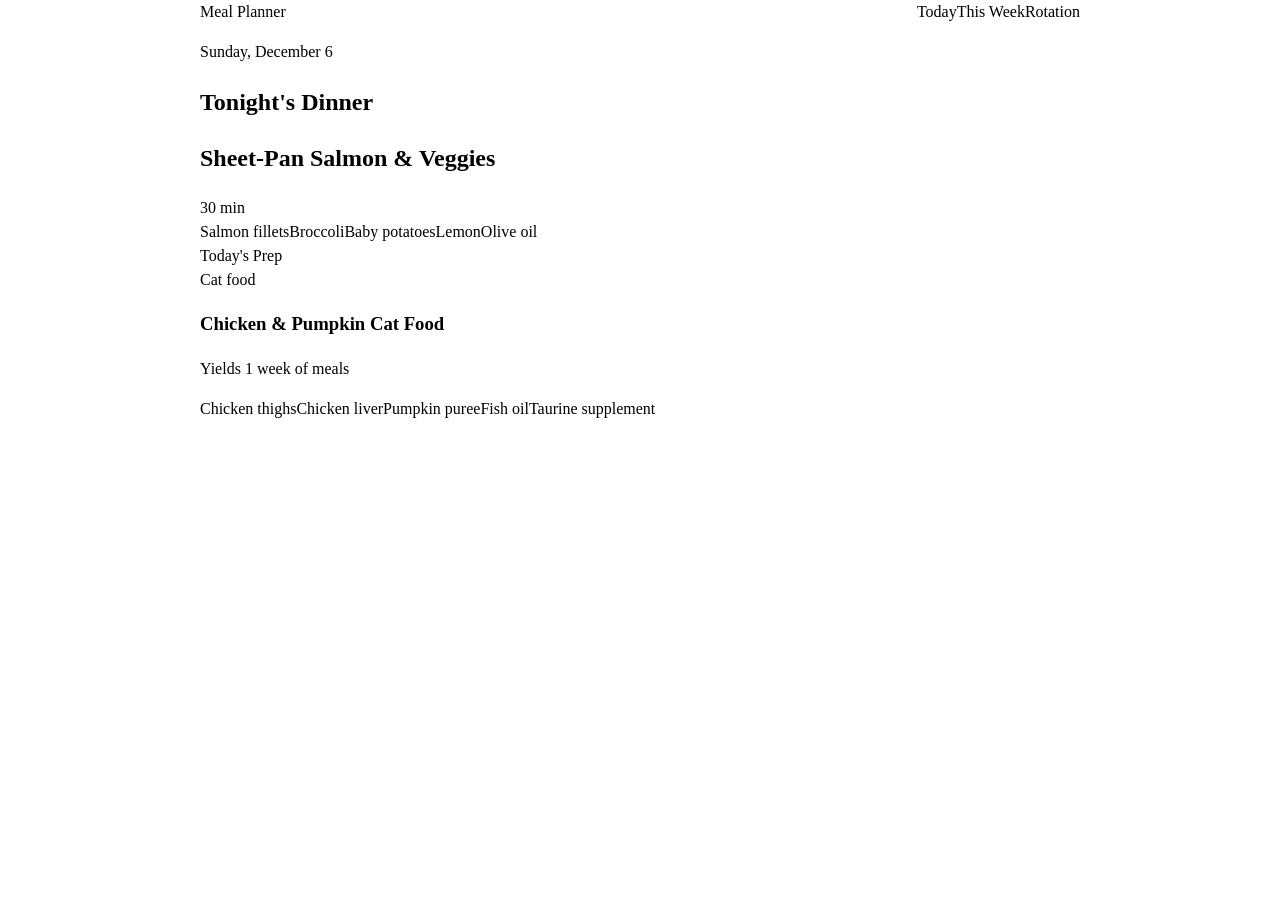
==== index.html @ 62a06504 "Build add-to-rotation flow (backlog item) Adds a Rotation screen listing all meals with a lightweigh" ====
<!DOCTYPE html>
<html lang="en">
<head>
<meta charset="utf-8">
<meta name="viewport" content="width=device-width, initial-scale=1">
<title>Meal Planner</title>
<link rel="stylesheet" href="./styles/tokens.css">
<link rel="stylesheet" href="./styles/components.css">
<script src="./data/meals.js" defer></script>
<script src="./data/weeklyPlan.js" defer></script>
<script src="./data/catFoodSchedule.js" defer></script>
<script src="./planStore.js" defer></script>
<script src="./mealStore.js" defer></script>
<script src="./app.js" defer></script>
</head>
<body>
<div class="page">

  <header class="app-header">
    <span class="app-title">Meal Planner</span>
    <nav class="app-nav">
      <a href="./index.html" class="app-nav-link app-nav-link-active">Today</a>
      <a href="./weekly.html" class="app-nav-link">This Week</a>
      <a href="./rotation.html" class="app-nav-link">Rotation</a>
    </nav>
  </header>

  <section class="section" aria-labelledby="today-heading">
    <p class="label-eyebrow text-sm" id="today-date"></p>
    <h1 id="today-heading" class="title-h1">Tonight's Dinner</h1>
    <div id="today-meal-card"></div>
  </section>

  <section class="section" id="cat-food-section" aria-labelledby="cat-food-heading" hidden>
    <h2 id="cat-food-heading" class="section-title">Today's Prep</h2>
    <div id="cat-food-card"></div>
  </section>

</div>
</body>
</html>
---- styles/components.css ----
/**
 * components.css
 *
 * Reusable component styles (buttons, cards, chips, status pills) plus
 * Meal Planner's page-specific styles. Kept together in a single file per
 * project preference for a simpler two-file split: tokens.css +
 * components.css — no separate per-page or per-component stylesheets.
 */
* { box-sizing: border-box; }
body {
  margin: 0;
  background: var(--color-gray-50);
  color: var(--color-black);
  font-family: var(--font-family-base);
  font-size: var(--font-size-base);
  line-height: 1.5;
}
:focus-visible {
  outline: 2px solid var(--color-primary);
  outline-offset: 2px;
  border-radius: 2px;
}
a {
  color: var(--color-primary);
}
a:hover {
  color: var(--color-primary-hover);
}

.page {
  max-width: 880px;
  margin: 0 auto;
  padding: var(--space-7) var(--space-4) var(--space-7);
}

/* -------------------------------------------------------------
 * App header
 * ----------------------------------------------------------- */
.app-header {
  display: flex;
  align-items: center;
  justify-content: space-between;
  padding: var(--space-3) 0 var(--space-5);
}
.app-title {
  font-size: var(--font-size-logo);
  font-weight: var(--font-weight-logo);
}
.app-nav {
  display: flex;
  gap: var(--space-4);
}
.app-nav-link {
  color: var(--color-gray-600);
  font-size: var(--font-size-sm);
  font-weight: var(--font-weight-semibold);
  text-decoration: none;
}
.app-nav-link:hover {
  color: var(--color-black);
}
.app-nav-link-active {
  color: var(--color-primary);
}

/* -------------------------------------------------------------
 * Section shell
 * ----------------------------------------------------------- */
.section {
  margin-bottom: var(--space-6);
}
.section-title {
  font-size: var(--font-size-h2);
  font-weight: var(--font-weight-h2);
  margin: 0 0 var(--space-1);
}
.section-desc {
  color: var(--color-gray-600);
  font-size: var(--font-size-sm);
  margin: 0 0 var(--space-3);
}

/* -------------------------------------------------------------
 * Today's meal card
 * ----------------------------------------------------------- */
.meal-card-time {
  background: var(--color-status-neutral-bg);
  color: var(--color-status-neutral-fg);
  font-weight: var(--font-weight-semibold);
}
.meal-card-empty {
  text-align: left;
}
.meal-card-empty-title {
  font-size: var(--font-size-h3);
  font-weight: var(--font-weight-h3);
  margin: 0 0 4px;
}
.meal-card-empty .btn {
  margin-top: var(--space-3);
}
.ingredient-list {
  display: flex;
  flex-wrap: wrap;
  gap: var(--space-2);
  margin-top: var(--space-3);
}
.ingredient-chip {
  background: var(--color-gray-100);
  color: var(--color-gray-700);
}

/* -------------------------------------------------------------
 * Add-meal form
 * ----------------------------------------------------------- */
.add-meal-form {
  display: flex;
  flex-direction: column;
  gap: var(--space-3);
}
.form-field {
  display: flex;
  flex-direction: column;
  gap: 4px;
}
.add-meal-ingredients {
  resize: vertical;
  font-family: inherit;
}

/* -------------------------------------------------------------
 * Weekly planner day row
 * ----------------------------------------------------------- */
.week-day-row {
  display: flex;
  align-items: center;
  justify-content: space-between;
  gap: var(--space-3);
}
.week-day-row-info {
  display: flex;
  flex-direction: column;
  gap: 2px;
}
.week-day-select {
  flex-shrink: 0;
  width: 200px;
}

/* -------------------------------------------------------------
 * Cat food task card
 * ----------------------------------------------------------- */
.cat-food-tag {
  background: var(--color-status-warning-bg);
  color: var(--color-status-warning-fg);
  font-weight: var(--font-weight-semibold);
  margin-bottom: var(--space-2);
}

/* -------------------------------------------------------------
 * Buttons
 * ----------------------------------------------------------- */
.btn-row {
  display: flex;
  flex-wrap: wrap;
  gap: var(--space-3);
  align-items: center;
}
.btn {
  display: inline-flex;
  align-items: center;
  justify-content: center;
  border-radius: var(--radius-pill);
  padding: 10px 22px;
  font-family: inherit;
  font-size: var(--font-size-sm);
  font-weight: var(--font-weight-semibold);
  cursor: pointer;
  border: 1px solid transparent;
}
.btn-primary {
  background: var(--color-primary);
  color: var(--color-white);
}
.btn-secondary {
  background: var(--color-white);
  color: var(--color-black);
  border-color: var(--color-border-default);
}

/* -------------------------------------------------------------
 * Status pill — for future pantry low-stock/expired flags, etc.
 * ----------------------------------------------------------- */
.status-pill {
  display: inline-flex;
  align-items: center;
  border-radius: var(--radius-pill);
  padding: 3px 10px;
  font-size: var(--font-size-xs);
  font-weight: var(--font-weight-semibold);
}
.status-pill-success { background: var(--color-status-success-bg); color: var(--color-status-success-fg); }
.status-pill-warning { background: var(--color-status-warning-bg); color: var(--color-status-warning-fg); }
.status-pill-danger { background: var(--color-status-danger-bg); color: var(--color-status-danger-fg); }
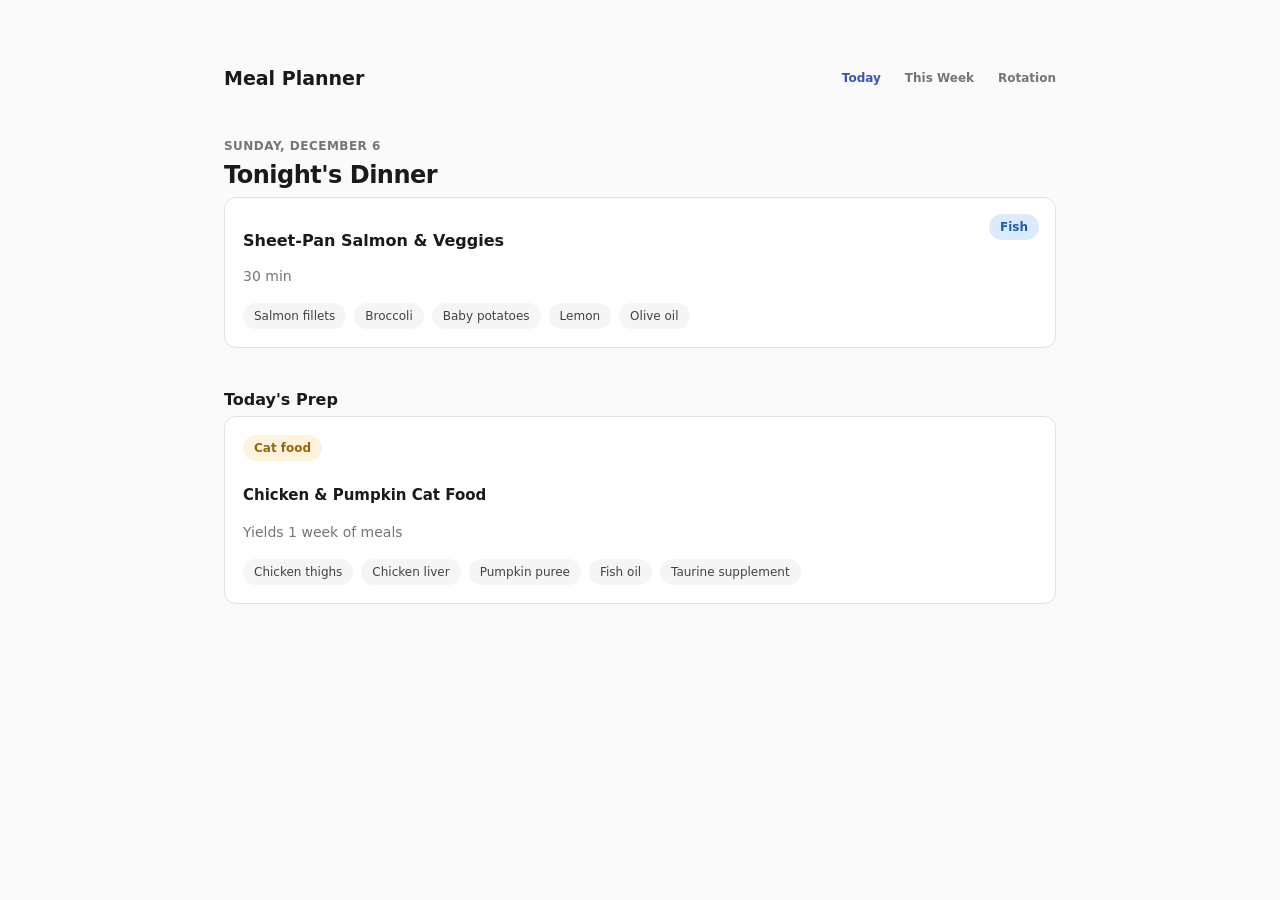
==== commit e3440fb1: "Add meat/fish/vegetarian tags to meals, positioned in card corner Each meal now carries a category (" ====
--- a/index.html
+++ b/index.html
@@ -11,6 +11,7 @@
 <script src="./data/catFoodSchedule.js" defer></script>
 <script src="./planStore.js" defer></script>
 <script src="./mealStore.js" defer></script>
+<script src="./mealTags.js" defer></script>
 <script src="./app.js" defer></script>
 </head>
 <body>
--- a/styles/tokens.css
+++ b/styles/tokens.css
@@ -0,0 +1,259 @@
+/* Design tokens — starting point.
+ * This file is a generic, Material-Design-adjacent token set meant to be
+ * swapped out per product: replace the color scale, font stack, and radius
+ * values below with your brand's own, but keep the custom-property names
+ * (--color-*, --space-*, --font-*, --radius-*) so shared style-builder
+ * functions and components stay a drop-in fit. No framework/bundler
+ * required — this is plain CSS loaded via <link>.
+ */
+:root {
+  /* Font stack — system-ui is used by default so the boilerplate renders
+     correctly with zero extra downloads. Swap in a webfont (e.g. via
+     @font-face or a <link> to Google Fonts) and update this variable to
+     match your product's type identity. */
+  --font-family-base: system-ui, -apple-system, "Segoe UI", Roboto, Inter, Helvetica, Arial, sans-serif;
+
+  /* Core neutral color — the default UI text/surface color. Swap for your
+     brand's ink color; keep it dark enough for AA contrast on white. */
+  --color-black: #1A1A1A;
+  --color-white: #FFFFFF;
+
+  /* Primary — the default interactive/action color (buttons, links, focus
+     rings). A neutral indigo/blue placeholder; replace with your brand color. */
+  --color-primary: #3F51B5;
+  --color-primary-hover: #303F9F;
+  --color-primary-dark: #1A237E;
+
+  /* Neutral gray ramp — used for borders, muted text, and surfaces. */
+  --color-gray-50: #FAFAFA;
+  --color-gray-100: #F5F5F5;
+  --color-gray-200: #E0E0E0;
+  --color-gray-300: #BDBDBD;
+  --color-gray-600: #757575;
+  --color-gray-700: #424242;
+
+  /* Semantic status colors (background / foreground pairs) — success,
+     warning, danger. Use these instead of ad hoc greens/reds/ambers. */
+  --color-status-success-bg: #E3F5E9;
+  --color-status-success-fg: #1B7A3E;
+  --color-status-warning-bg: #FFF3DE;
+  --color-status-warning-fg: #99650A;
+  --color-status-danger-bg: #FCE8E6;
+  --color-status-danger-fg: #B3261E;
+  --color-status-info-bg: #DCEBFC;
+  --color-status-info-fg: #1D5FA8;
+  --color-status-neutral-bg: #F5F5F5;
+  --color-status-neutral-fg: #757575;
+
+  /* 8px spacing scale */
+  --space-1: 4px;
+  --space-2: 8px;
+  --space-3: 16px;
+  --space-4: 24px;
+  --space-5: 32px;
+  --space-6: 40px;
+  --space-7: 48px;
+
+  /* Body-text type scale */
+  --font-size-2xs: 10px;
+  --font-size-xs: 11px;
+  --font-size-sm: 12px;
+  --font-size-base: 14px;
+  --font-size-md: 15px;
+  --font-size-lg: 19px;
+
+  /* Display type scale — large one-off numerals (KPI values, hero stats). */
+  --font-size-16: 16px;
+  --font-size-18: 18px;
+  --font-size-22: 22px;
+  --font-size-24: 24px;
+  --font-size-28: 28px;
+  --font-size-30: 30px;
+  --font-size-32: 32px;
+
+  /* Font weight scale */
+  --font-weight-regular: 400;
+  --font-weight-medium: 500;
+  --font-weight-semibold: 600;
+  --font-weight-bold: 700;
+  --font-weight-heavy: 800;
+
+  /* Heading/body typographic roles — the actual named hierarchy (h1/h2/h3/body).
+     Aliased onto the raw scale above so there's one place that defines "what size
+     is a page title" vs. "what size is 24px" — use these for real heading/paragraph
+     elements; keep using the raw --font-size-* scale for non-heading text (chips,
+     buttons, table cells, badges) where a heading role doesn't apply. */
+  --font-size-h1: var(--font-size-24);
+  --font-weight-h1: var(--font-weight-heavy);
+  --font-size-h2: var(--font-size-16);
+  --font-weight-h2: var(--font-weight-bold);
+  --font-size-h3: var(--font-size-md);
+  --font-weight-h3: var(--font-weight-bold);
+  --font-size-body-lead: var(--font-size-base);
+  --font-size-body: var(--font-size-sm);
+  --font-weight-body: var(--font-weight-regular);
+  --font-size-logo: var(--font-size-lg);
+  --font-weight-logo: var(--font-weight-bold);
+
+  /* Border radius */
+  --radius-page: 12px;
+  --radius-inline: 8px;
+  --radius-pill: 999px;
+  --radius-circle: 50%;
+
+  /* Default hairline border color */
+  --color-border-default: var(--color-gray-200);
+
+  /* Motion — kept short and consistent; used for hover/focus/press feedback
+     and enter animations (side sheets, sheet overlays). */
+  --transition-fast: 140ms ease;
+  --transition-base: 200ms cubic-bezier(0.16, 1, 0.3, 1);
+}
+
+/* ---------------------------------------------------------------------
+ * Layout utilities
+ * ------------------------------------------------------------------- */
+.flex-row { display: flex; align-items: center; }
+.flex-row-between { display: flex; align-items: center; justify-content: space-between; }
+.flex-col { display: flex; flex-direction: column; }
+.flex-shrink-0 { flex-shrink: 0; }
+.inline-flex { display: inline-flex; }
+.text-muted { color: var(--color-gray-600); }
+.text-default { color: var(--color-black); }
+
+.gap-6 { gap: 6px; }
+.gap-8 { gap: var(--space-2); }
+.gap-10 { gap: 10px; }
+.gap-12 { gap: 12px; }
+
+/* ---------------------------------------------------------------------
+ * Card
+ * ------------------------------------------------------------------- */
+.card {
+  position: relative;
+  background: var(--color-white);
+  border: 1px solid var(--color-border-default);
+  border-radius: var(--radius-page);
+  padding: 18px;
+  margin-bottom: 20px;
+  transition: border-color var(--transition-fast);
+}
+.card:hover {
+  border-color: var(--color-gray-300);
+}
+
+/* ---------------------------------------------------------------------
+ * Chip / pill / badge shape — pair with the status bg+fg token pairs
+ * above for color; this class only sets the shape.
+ * ------------------------------------------------------------------- */
+.chip-pill {
+  display: inline-flex;
+  align-items: center;
+  border-radius: var(--radius-pill);
+  padding: 4px 11px;
+  font-size: var(--font-size-sm);
+}
+
+/* ---------------------------------------------------------------------
+ * Eyebrow label (uppercase section/field label)
+ * ------------------------------------------------------------------- */
+.label-eyebrow {
+  display: block;
+  color: var(--color-gray-600);
+  font-weight: var(--font-weight-semibold);
+  text-transform: uppercase;
+  letter-spacing: 0.04em;
+  margin-bottom: 2px;
+}
+.label-eyebrow.text-2xs { font-size: var(--font-size-2xs); }
+.label-eyebrow.text-sm { font-size: var(--font-size-sm); }
+
+/* ---------------------------------------------------------------------
+ * Form input
+ * ------------------------------------------------------------------- */
+.form-input {
+  border: 1px solid var(--color-border-default);
+  border-radius: var(--radius-inline);
+  padding: 10px 12px;
+  font-size: var(--font-size-sm);
+  transition: border-color var(--transition-fast);
+}
+.form-input:focus {
+  border-color: var(--color-primary);
+  outline: none;
+}
+
+/* ---------------------------------------------------------------------
+ * Headings
+ * ------------------------------------------------------------------- */
+.title-h1 {
+  font-size: var(--font-size-h1);
+  font-weight: var(--font-weight-h1);
+  margin: 0 0 4px 0;
+  letter-spacing: -0.5px;
+}
+.title-h2 {
+  font-size: var(--font-size-h2);
+  font-weight: var(--font-weight-h2);
+}
+.title-h3 {
+  font-size: var(--font-size-h3);
+  font-weight: var(--font-weight-h3);
+}
+
+/* ---------------------------------------------------------------------
+ * Round icon button (32x32)
+ * ------------------------------------------------------------------- */
+.btn-icon-round {
+  display: flex;
+  align-items: center;
+  justify-content: center;
+  width: 32px;
+  height: 32px;
+  border: 1px solid var(--color-border-default);
+  border-radius: var(--radius-pill);
+  cursor: pointer;
+  transition: border-color var(--transition-fast), transform var(--transition-fast);
+}
+.btn-icon-round:hover {
+  border-color: var(--color-gray-300);
+}
+.btn-icon-round:active {
+  transform: scale(0.93);
+}
+
+/* ---------------------------------------------------------------------
+ * Sidebar nav item
+ * ------------------------------------------------------------------- */
+.sidebar-item {
+  display: flex;
+  align-items: center;
+  gap: 12px;
+  padding: 12px 8px;
+  font-weight: var(--font-weight-semibold);
+  cursor: pointer;
+}
+
+/* ---------------------------------------------------------------------
+ * Motion — global interactive feedback and panel enter animation.
+ * Deliberately restrained: opacity/border/transform only, no drop
+ * shadows.
+ * ------------------------------------------------------------------- */
+button {
+  transition: transform var(--transition-fast), opacity var(--transition-fast);
+}
+button:not(:disabled):hover {
+  opacity: 0.82;
+}
+button:not(:disabled):active {
+  transform: scale(0.97);
+  opacity: 1;
+}
+button:disabled {
+  cursor: not-allowed;
+}
+
+@keyframes panel-slide-in {
+  from { transform: translateX(16px); opacity: 0; }
+  to { transform: translateX(0); opacity: 1; }
+}
--- a/styles/components.css
+++ b/styles/components.css
@@ -83,10 +83,8 @@
 /* -------------------------------------------------------------
  * Today's meal card
  * ----------------------------------------------------------- */
-.meal-card-time {
-  background: var(--color-status-neutral-bg);
-  color: var(--color-status-neutral-fg);
-  font-weight: var(--font-weight-semibold);
+.meal-card-preptime {
+  margin: 0;
 }
 .meal-card-empty {
   text-align: left;
@@ -111,6 +109,30 @@
 }
 
 /* -------------------------------------------------------------
+ * Meal category tags
+ * ----------------------------------------------------------- */
+.meal-tag {
+  font-weight: var(--font-weight-semibold);
+}
+.meal-tag-corner {
+  position: absolute;
+  top: var(--space-3);
+  right: var(--space-3);
+}
+.meal-tag-meat {
+  background: var(--color-status-danger-bg);
+  color: var(--color-status-danger-fg);
+}
+.meal-tag-fish {
+  background: var(--color-status-info-bg);
+  color: var(--color-status-info-fg);
+}
+.meal-tag-vegetarian {
+  background: var(--color-status-success-bg);
+  color: var(--color-status-success-fg);
+}
+
+/* -------------------------------------------------------------
  * Add-meal form
  * ----------------------------------------------------------- */
 .add-meal-form {
@@ -141,6 +163,12 @@
   display: flex;
   flex-direction: column;
   gap: 2px;
+}
+.week-day-row-right {
+  display: flex;
+  align-items: center;
+  gap: var(--space-3);
+  flex-shrink: 0;
 }
 .week-day-select {
   flex-shrink: 0;
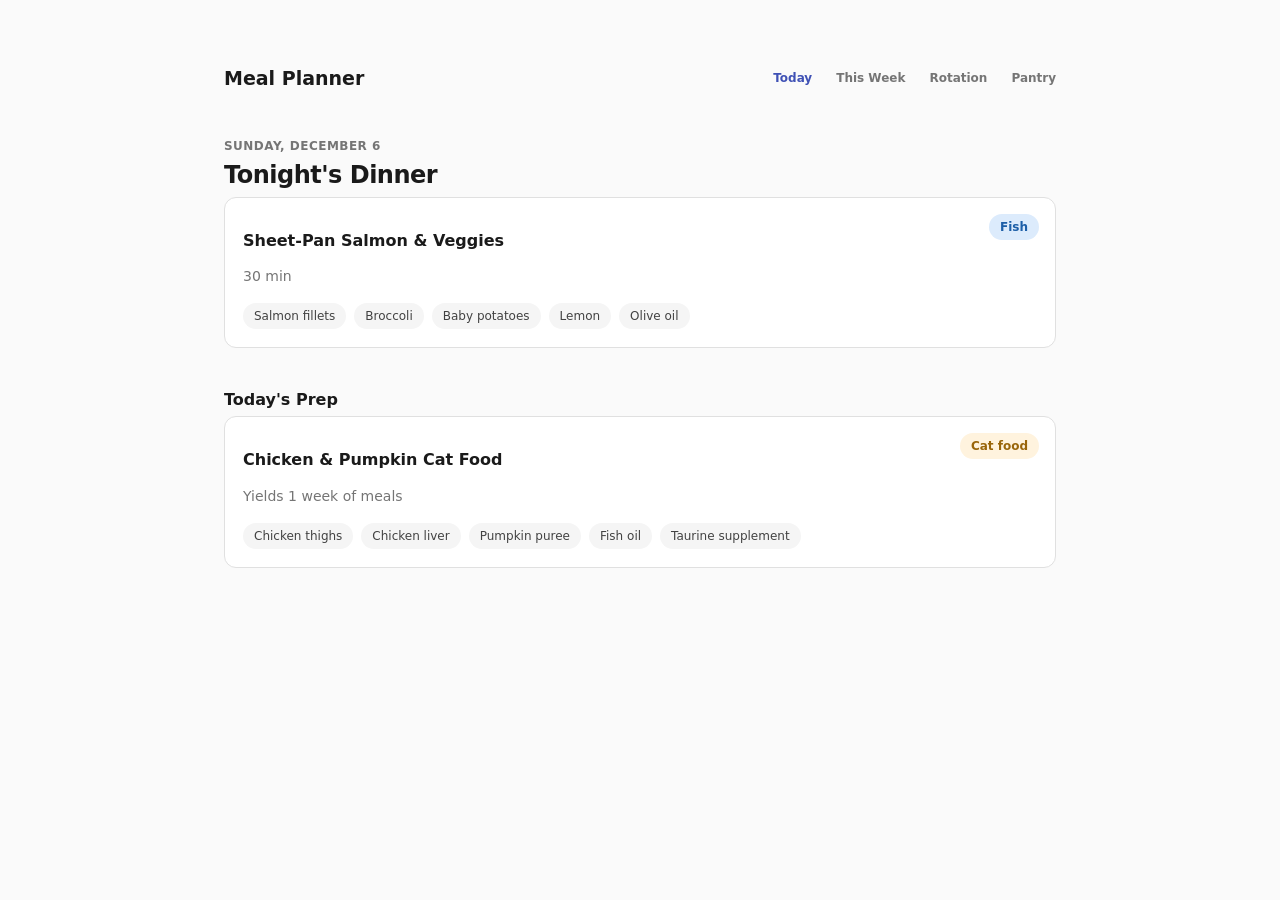
==== commit 0a2f1a82: "Build pantry screen (backlog item) Adds a Pantry screen listing on-hand staples with computed status" ====
--- a/index.html
+++ b/index.html
@@ -23,6 +23,7 @@
       <a href="./index.html" class="app-nav-link app-nav-link-active">Today</a>
       <a href="./weekly.html" class="app-nav-link">This Week</a>
       <a href="./rotation.html" class="app-nav-link">Rotation</a>
+      <a href="./pantry.html" class="app-nav-link">Pantry</a>
     </nav>
   </header>
 
--- a/styles/components.css
+++ b/styles/components.css
@@ -131,6 +131,10 @@
   background: var(--color-status-success-bg);
   color: var(--color-status-success-fg);
 }
+.meal-tag-catfood {
+  background: var(--color-status-warning-bg);
+  color: var(--color-status-warning-fg);
+}
 
 /* -------------------------------------------------------------
  * Add-meal form
@@ -159,16 +163,19 @@
   justify-content: space-between;
   gap: var(--space-3);
 }
-.week-day-row-info {
-  display: flex;
-  flex-direction: column;
-  gap: 2px;
-}
-.week-day-row-right {
-  display: flex;
-  align-items: center;
-  gap: var(--space-3);
+.week-day-label {
+  display: flex;
+  align-items: baseline;
+  gap: var(--space-2);
+  margin: 0;
+  font-size: var(--font-size-h3);
+  font-weight: var(--font-weight-h3);
+}
+.week-day-name {
   flex-shrink: 0;
+}
+.week-day-meal {
+  font-weight: var(--font-weight-regular);
 }
 .week-day-select {
   flex-shrink: 0;
@@ -176,13 +183,13 @@
 }
 
 /* -------------------------------------------------------------
- * Cat food task card
- * ----------------------------------------------------------- */
-.cat-food-tag {
-  background: var(--color-status-warning-bg);
-  color: var(--color-status-warning-fg);
-  font-weight: var(--font-weight-semibold);
-  margin-bottom: var(--space-2);
+ * Pantry item
+ * ----------------------------------------------------------- */
+.pantry-item-status-row {
+  display: flex;
+  flex-wrap: wrap;
+  gap: var(--space-2);
+  margin-top: var(--space-2);
 }
 
 /* -------------------------------------------------------------
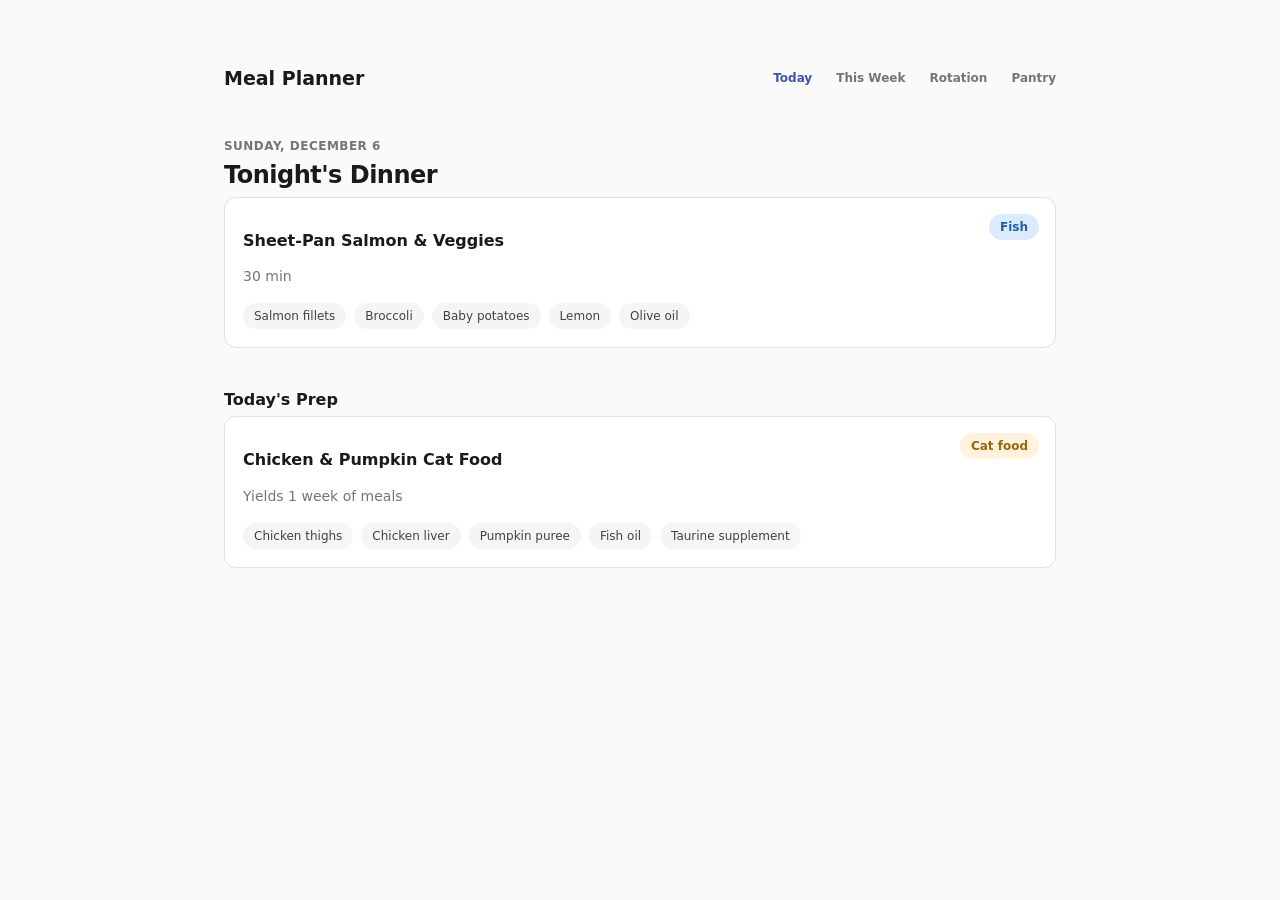
==== commit b3fdec74: "Reorganize into scripts/ and pages/ folders Root had accumulated 8 loose .js files and 3 HTML pages " ====
--- a/index.html
+++ b/index.html
@@ -9,10 +9,10 @@
 <script src="./data/meals.js" defer></script>
 <script src="./data/weeklyPlan.js" defer></script>
 <script src="./data/catFoodSchedule.js" defer></script>
-<script src="./planStore.js" defer></script>
-<script src="./mealStore.js" defer></script>
-<script src="./mealTags.js" defer></script>
-<script src="./app.js" defer></script>
+<script src="./scripts/planStore.js" defer></script>
+<script src="./scripts/mealStore.js" defer></script>
+<script src="./scripts/mealTags.js" defer></script>
+<script src="./scripts/app.js" defer></script>
 </head>
 <body>
 <div class="page">
@@ -21,9 +21,9 @@
     <span class="app-title">Meal Planner</span>
     <nav class="app-nav">
       <a href="./index.html" class="app-nav-link app-nav-link-active">Today</a>
-      <a href="./weekly.html" class="app-nav-link">This Week</a>
-      <a href="./rotation.html" class="app-nav-link">Rotation</a>
-      <a href="./pantry.html" class="app-nav-link">Pantry</a>
+      <a href="./pages/weekly.html" class="app-nav-link">This Week</a>
+      <a href="./pages/rotation.html" class="app-nav-link">Rotation</a>
+      <a href="./pages/pantry.html" class="app-nav-link">Pantry</a>
     </nav>
   </header>
 
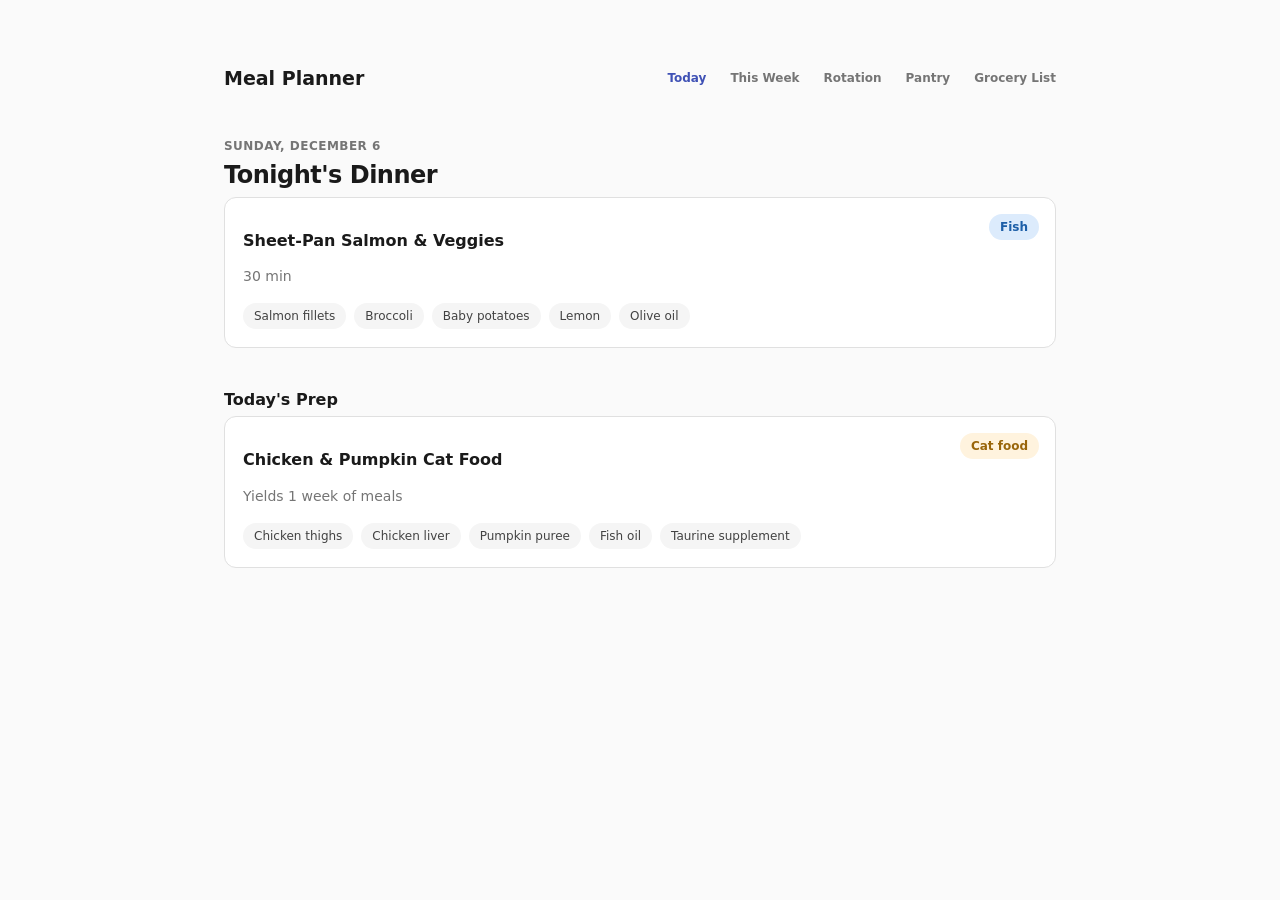
==== commit 1621cf79: "Build grocery list (backlog item) — last Must-tier item Auto-generates a grocery list from the week'" ====
--- a/index.html
+++ b/index.html
@@ -24,6 +24,7 @@
       <a href="./pages/weekly.html" class="app-nav-link">This Week</a>
       <a href="./pages/rotation.html" class="app-nav-link">Rotation</a>
       <a href="./pages/pantry.html" class="app-nav-link">Pantry</a>
+      <a href="./pages/grocery.html" class="app-nav-link">Grocery List</a>
     </nav>
   </header>
 
--- a/styles/components.css
+++ b/styles/components.css
@@ -193,6 +193,59 @@
 }
 
 /* -------------------------------------------------------------
+ * Grocery list
+ * ----------------------------------------------------------- */
+.grocery-item {
+  display: flex;
+  align-items: center;
+  justify-content: space-between;
+  gap: var(--space-3);
+}
+.grocery-item-label {
+  display: flex;
+  align-items: center;
+  gap: var(--space-3);
+  cursor: pointer;
+}
+.grocery-item-checkbox {
+  width: 18px;
+  height: 18px;
+  flex-shrink: 0;
+  accent-color: var(--color-primary);
+}
+.grocery-item-text {
+  display: flex;
+  flex-direction: column;
+}
+.grocery-item-name {
+  font-weight: var(--font-weight-semibold);
+}
+.grocery-item-checked .grocery-item-name {
+  color: var(--color-gray-600);
+  text-decoration: line-through;
+}
+.grocery-item-meta {
+  margin-top: 1px;
+}
+.grocery-item-remove {
+  color: var(--color-gray-600);
+  font-size: var(--font-size-lg);
+  line-height: 1;
+}
+
+/* -------------------------------------------------------------
+ * Inline add-item form
+ * ----------------------------------------------------------- */
+.inline-form {
+  display: flex;
+  gap: var(--space-2);
+  margin-bottom: var(--space-3);
+}
+.inline-form-input {
+  flex: 1;
+}
+
+/* -------------------------------------------------------------
  * Buttons
  * ----------------------------------------------------------- */
 .btn-row {
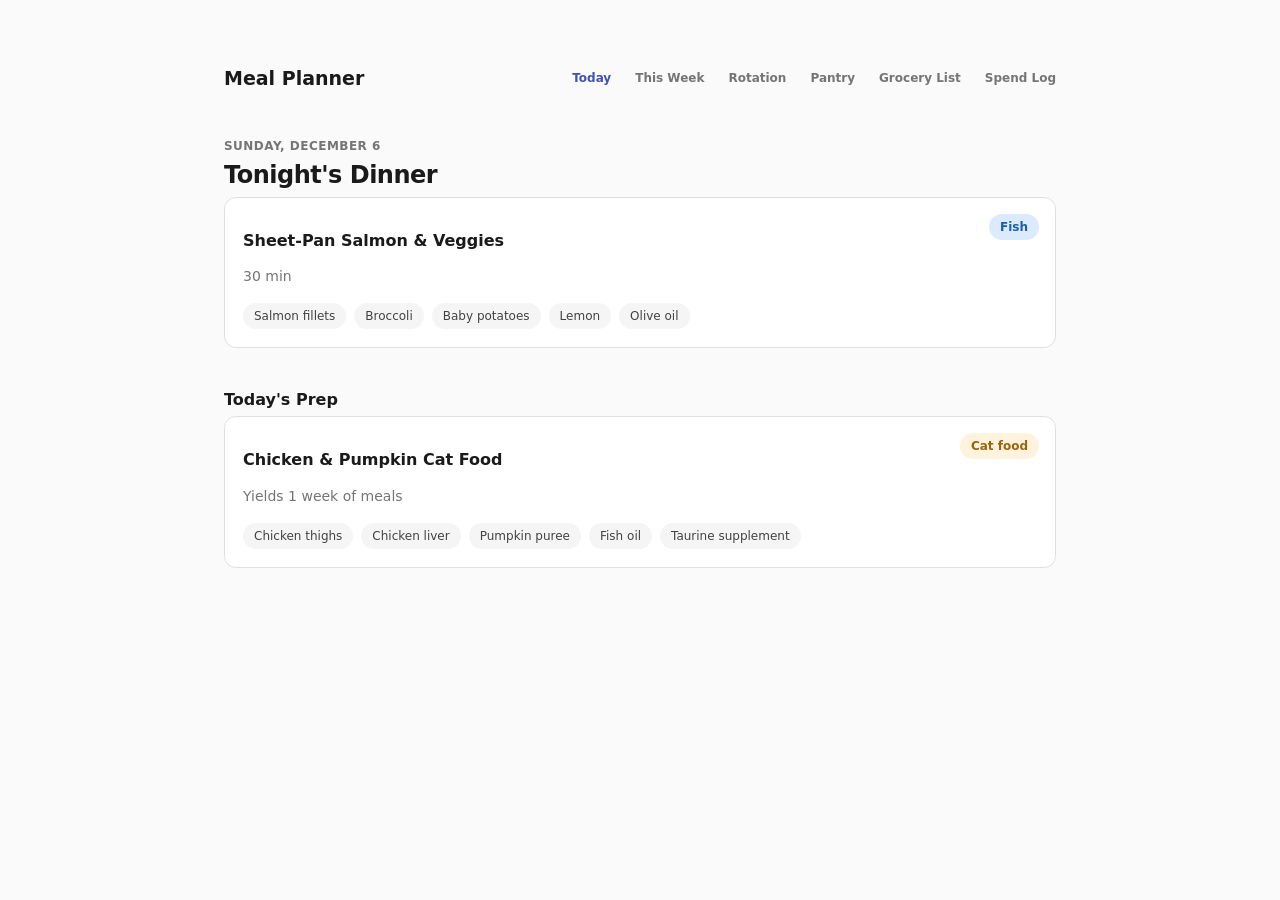
==== commit e47bedaa: "Build spend log (backlog item) Lightweight $ tracking for grocery trips and ordered-out nights: a lo" ====
--- a/index.html
+++ b/index.html
@@ -25,6 +25,7 @@
       <a href="./pages/rotation.html" class="app-nav-link">Rotation</a>
       <a href="./pages/pantry.html" class="app-nav-link">Pantry</a>
       <a href="./pages/grocery.html" class="app-nav-link">Grocery List</a>
+      <a href="./pages/spend.html" class="app-nav-link">Spend Log</a>
     </nav>
   </header>
 
--- a/styles/components.css
+++ b/styles/components.css
@@ -246,6 +246,36 @@
 }
 
 /* -------------------------------------------------------------
+ * Spend log
+ * ----------------------------------------------------------- */
+.spend-summary-row {
+  display: flex;
+  gap: var(--space-3);
+  margin-bottom: var(--space-3);
+}
+.spend-summary-card {
+  flex: 1;
+  display: flex;
+  flex-direction: column;
+  gap: 2px;
+}
+.spend-summary-value {
+  font-size: var(--font-size-30);
+  font-weight: var(--font-weight-heavy);
+}
+.spend-summary-value-warning {
+  color: var(--color-status-warning-fg);
+}
+.spend-entry {
+  display: flex;
+  align-items: center;
+  justify-content: space-between;
+}
+.spend-entry-amount {
+  font-weight: var(--font-weight-semibold);
+}
+
+/* -------------------------------------------------------------
  * Buttons
  * ----------------------------------------------------------- */
 .btn-row {
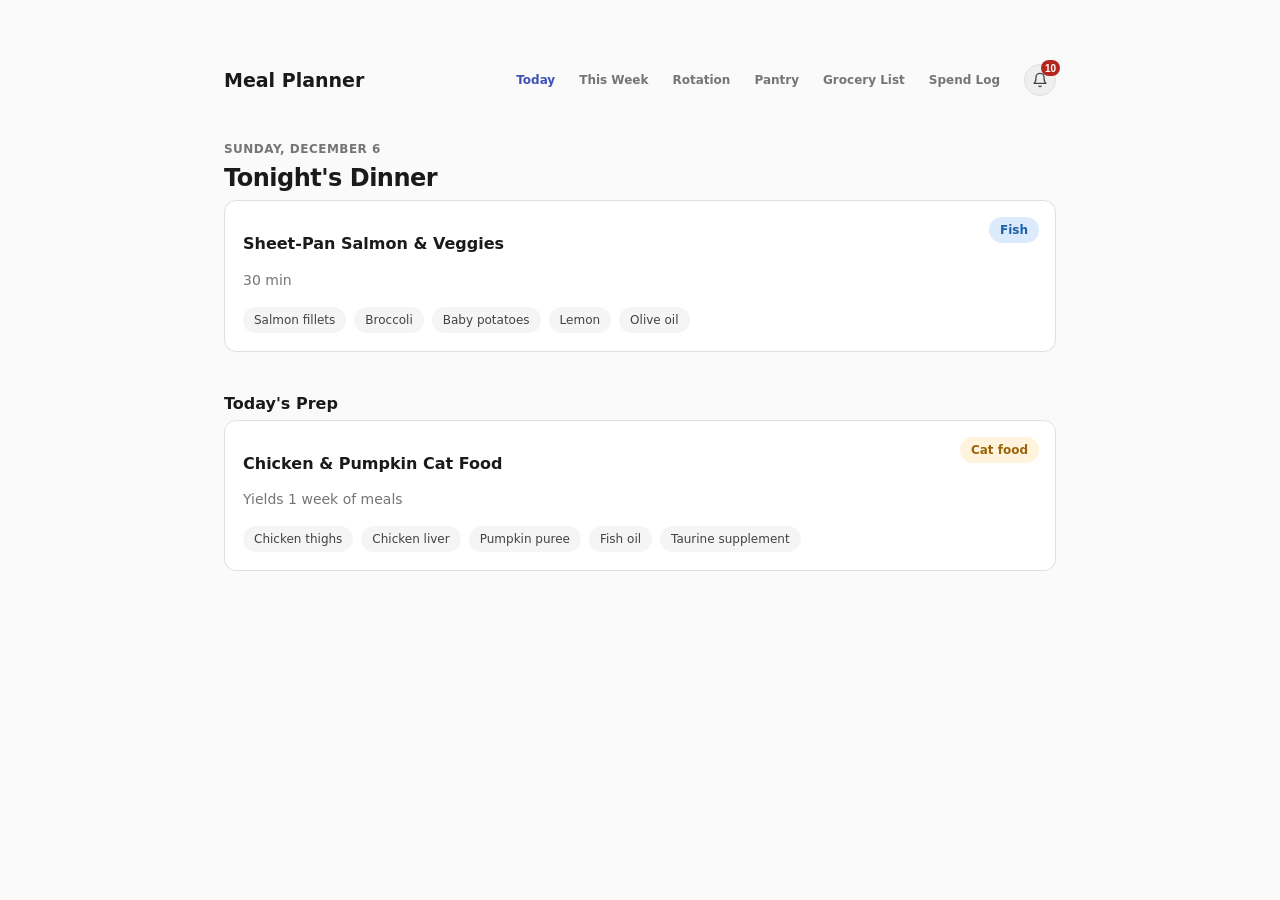
==== commit 1c68b0b8: "Build notifications side sheet (backlog item) Mocked reminders for the three forgetting-prone moment" ====
--- a/index.html
+++ b/index.html
@@ -9,9 +9,13 @@
 <script src="./data/meals.js" defer></script>
 <script src="./data/weeklyPlan.js" defer></script>
 <script src="./data/catFoodSchedule.js" defer></script>
+<script src="./data/pantry.js" defer></script>
+<script src="./scripts/dateUtils.js" defer></script>
 <script src="./scripts/planStore.js" defer></script>
 <script src="./scripts/mealStore.js" defer></script>
 <script src="./scripts/mealTags.js" defer></script>
+<script src="./scripts/pantryStore.js" defer></script>
+<script src="./scripts/notifications.js" defer></script>
 <script src="./scripts/app.js" defer></script>
 </head>
 <body>
@@ -19,14 +23,30 @@
 
   <header class="app-header">
     <span class="app-title">Meal Planner</span>
-    <nav class="app-nav">
-      <a href="./index.html" class="app-nav-link app-nav-link-active">Today</a>
-      <a href="./pages/weekly.html" class="app-nav-link">This Week</a>
-      <a href="./pages/rotation.html" class="app-nav-link">Rotation</a>
-      <a href="./pages/pantry.html" class="app-nav-link">Pantry</a>
-      <a href="./pages/grocery.html" class="app-nav-link">Grocery List</a>
-      <a href="./pages/spend.html" class="app-nav-link">Spend Log</a>
-    </nav>
+    <div class="app-header-right">
+      <nav class="app-nav">
+        <a href="./index.html" class="app-nav-link app-nav-link-active">Today</a>
+        <a href="./pages/weekly.html" class="app-nav-link">This Week</a>
+        <a href="./pages/rotation.html" class="app-nav-link">Rotation</a>
+        <a href="./pages/pantry.html" class="app-nav-link">Pantry</a>
+        <a href="./pages/grocery.html" class="app-nav-link">Grocery List</a>
+        <a href="./pages/spend.html" class="app-nav-link">Spend Log</a>
+      </nav>
+      <div class="notif-bell-wrap">
+        <button type="button" class="btn-icon-round notif-bell-btn" id="notif-bell-btn" aria-label="Notifications">
+          <svg width="16" height="16" viewBox="0 0 24 24" fill="none" stroke="currentColor" stroke-width="2" stroke-linecap="round" stroke-linejoin="round" aria-hidden="true"><path d="M6 8a6 6 0 0 1 12 0c0 7 3 9 3 9H3s3-2 3-9"></path><path d="M10.3 21a1.94 1.94 0 0 0 3.4 0"></path></svg>
+          <span class="notif-bell-badge" id="notif-bell-badge" hidden></span>
+        </button>
+        <div class="notif-overlay" id="notif-overlay" hidden></div>
+        <div class="notif-panel" id="notif-panel" hidden>
+          <div class="notif-panel-header">
+            <h2 class="title-h3 notif-panel-title">Notifications</h2>
+            <button type="button" class="btn-icon-round notif-close-btn" id="notif-close-btn" aria-label="Close notifications">×</button>
+          </div>
+          <div id="notif-list"></div>
+        </div>
+      </div>
+    </div>
   </header>
 
   <section class="section" aria-labelledby="today-heading">
--- a/styles/components.css
+++ b/styles/components.css
@@ -46,6 +46,11 @@
   font-size: var(--font-size-logo);
   font-weight: var(--font-weight-logo);
 }
+.app-header-right {
+  display: flex;
+  align-items: center;
+  gap: var(--space-4);
+}
 .app-nav {
   display: flex;
   gap: var(--space-4);
@@ -61,6 +66,109 @@
 }
 .app-nav-link-active {
   color: var(--color-primary);
+}
+
+/* -------------------------------------------------------------
+ * Notification bell
+ * ----------------------------------------------------------- */
+.notif-bell-wrap {
+  position: relative;
+  display: inline-flex;
+}
+.notif-bell-btn {
+  color: var(--color-gray-700);
+}
+.notif-bell-badge {
+  position: absolute;
+  top: -4px;
+  right: -4px;
+  min-width: 16px;
+  height: 16px;
+  padding: 0 4px;
+  border-radius: var(--radius-pill);
+  background: var(--color-status-danger-fg);
+  color: var(--color-white);
+  font-size: var(--font-size-2xs);
+  font-weight: var(--font-weight-semibold);
+  display: flex;
+  align-items: center;
+  justify-content: center;
+}
+.notif-overlay {
+  position: fixed;
+  inset: 0;
+  background: rgba(0, 0, 0, 0.32);
+  z-index: 20;
+}
+.notif-panel {
+  position: fixed;
+  top: 0;
+  right: 0;
+  bottom: 0;
+  width: 360px;
+  max-width: 90vw;
+  overflow-y: auto;
+  padding: var(--space-4);
+  margin: 0;
+  background: var(--color-white);
+  border-left: 1px solid var(--color-border-default);
+  z-index: 21;
+  animation: panel-slide-in var(--transition-base);
+}
+.notif-panel-header {
+  display: flex;
+  align-items: center;
+  justify-content: space-between;
+  margin-bottom: var(--space-3);
+}
+.notif-panel-title {
+  margin: 0;
+}
+.notif-card {
+  display: flex;
+  align-items: flex-start;
+  justify-content: space-between;
+  gap: var(--space-3);
+  padding: var(--space-3);
+}
+.notif-card-read {
+  background: var(--color-gray-50);
+}
+.notif-card-label {
+  display: flex;
+  align-items: flex-start;
+  gap: var(--space-2);
+  cursor: pointer;
+}
+.notif-card-checkbox {
+  flex-shrink: 0;
+  width: 18px;
+  height: 18px;
+  margin-top: 2px;
+  accent-color: var(--color-primary);
+}
+.notif-dot {
+  flex-shrink: 0;
+  width: 8px;
+  height: 8px;
+  border-radius: var(--radius-circle);
+  margin-top: 5px;
+}
+.notif-dot-warning {
+  background: var(--color-status-warning-fg);
+}
+.notif-dot-danger {
+  background: var(--color-status-danger-fg);
+}
+.notif-card-message {
+  font-size: var(--font-size-sm);
+}
+.notif-card-read .notif-card-message {
+  color: var(--color-gray-600);
+}
+.notif-empty {
+  padding: var(--space-2);
+  margin: 0;
 }
 
 /* -------------------------------------------------------------
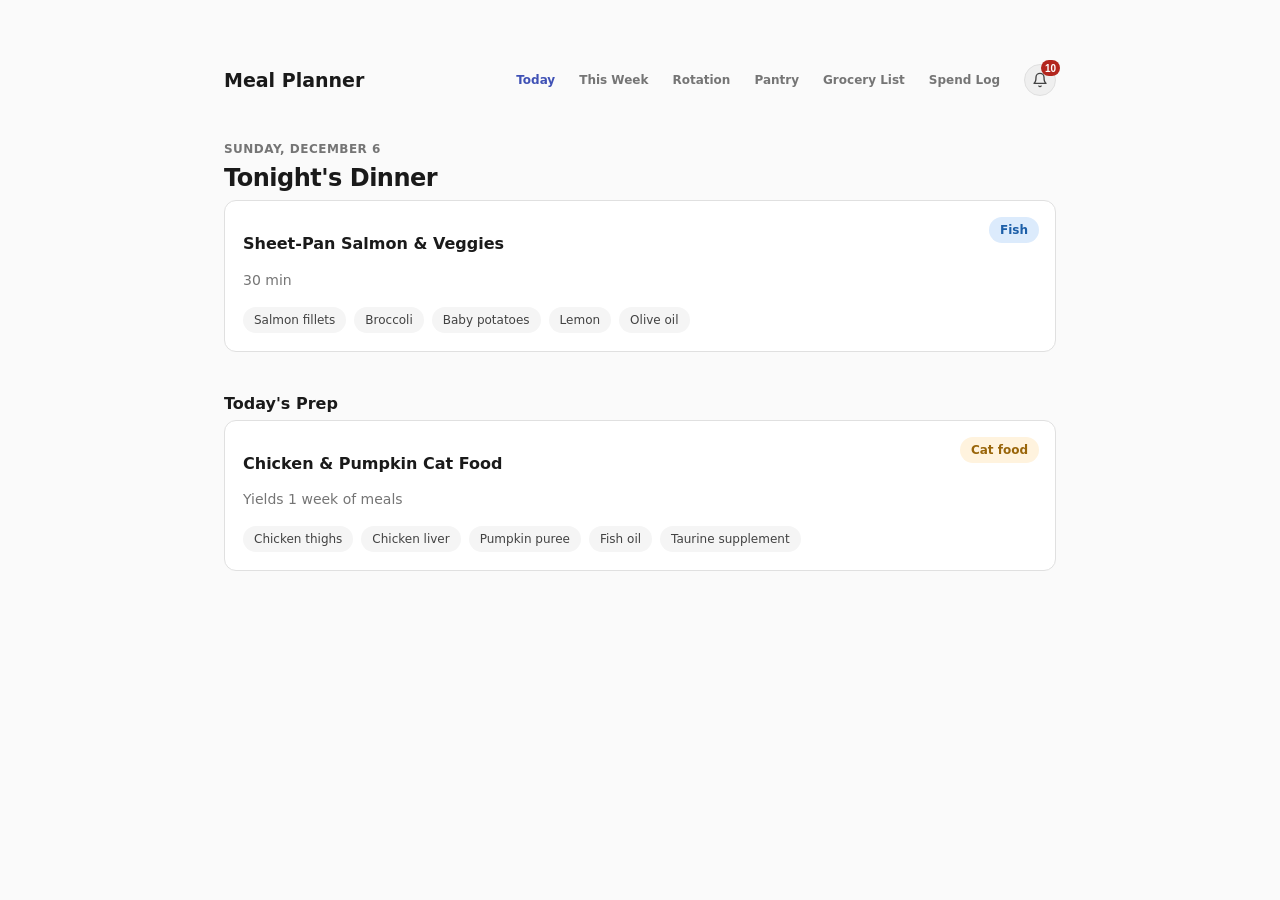
==== commit 8701a9b2: "Build recipe detail side sheet (backlog item) — Should tier complete Tapping any meal card (today vi" ====
--- a/index.html
+++ b/index.html
@@ -16,6 +16,7 @@
 <script src="./scripts/mealTags.js" defer></script>
 <script src="./scripts/pantryStore.js" defer></script>
 <script src="./scripts/notifications.js" defer></script>
+<script src="./scripts/recipeSheet.js" defer></script>
 <script src="./scripts/app.js" defer></script>
 </head>
 <body>
@@ -37,10 +38,10 @@
           <svg width="16" height="16" viewBox="0 0 24 24" fill="none" stroke="currentColor" stroke-width="2" stroke-linecap="round" stroke-linejoin="round" aria-hidden="true"><path d="M6 8a6 6 0 0 1 12 0c0 7 3 9 3 9H3s3-2 3-9"></path><path d="M10.3 21a1.94 1.94 0 0 0 3.4 0"></path></svg>
           <span class="notif-bell-badge" id="notif-bell-badge" hidden></span>
         </button>
-        <div class="notif-overlay" id="notif-overlay" hidden></div>
-        <div class="notif-panel" id="notif-panel" hidden>
-          <div class="notif-panel-header">
-            <h2 class="title-h3 notif-panel-title">Notifications</h2>
+        <div class="sheet-overlay" id="notif-overlay" hidden></div>
+        <div class="sheet-panel" id="notif-panel" hidden>
+          <div class="sheet-panel-header">
+            <h2 class="title-h3 sheet-panel-title">Notifications</h2>
             <button type="button" class="btn-icon-round notif-close-btn" id="notif-close-btn" aria-label="Close notifications">×</button>
           </div>
           <div id="notif-list"></div>
@@ -48,6 +49,15 @@
       </div>
     </div>
   </header>
+
+  <div class="sheet-overlay" id="recipe-overlay" hidden></div>
+  <div class="sheet-panel" id="recipe-panel" hidden>
+    <div class="sheet-panel-header">
+      <h2 class="title-h3 sheet-panel-title" id="recipe-panel-title"></h2>
+      <button type="button" class="btn-icon-round" id="recipe-close-btn" aria-label="Close recipe">×</button>
+    </div>
+    <div id="recipe-panel-body"></div>
+  </div>
 
   <section class="section" aria-labelledby="today-heading">
     <p class="label-eyebrow text-sm" id="today-date"></p>
--- a/styles/components.css
+++ b/styles/components.css
@@ -66,6 +66,70 @@
 }
 .app-nav-link-active {
   color: var(--color-primary);
+}
+
+/* -------------------------------------------------------------
+ * Side sheet — shared overlay/panel primitive, used by both the
+ * notifications sheet and the recipe detail sheet.
+ * ----------------------------------------------------------- */
+.sheet-overlay {
+  position: fixed;
+  inset: 0;
+  background: rgba(0, 0, 0, 0.32);
+  z-index: 20;
+}
+.sheet-panel {
+  position: fixed;
+  top: 0;
+  right: 0;
+  bottom: 0;
+  width: 360px;
+  max-width: 90vw;
+  overflow-y: auto;
+  padding: var(--space-4);
+  margin: 0;
+  background: var(--color-white);
+  border-left: 1px solid var(--color-border-default);
+  z-index: 21;
+  animation: panel-slide-in var(--transition-base);
+}
+.sheet-panel-header {
+  display: flex;
+  align-items: center;
+  justify-content: space-between;
+  margin-bottom: var(--space-3);
+}
+.sheet-panel-title {
+  margin: 0;
+}
+
+/* -------------------------------------------------------------
+ * Recipe detail sheet content
+ * ----------------------------------------------------------- */
+.recipe-openable {
+  cursor: pointer;
+}
+.recipe-sheet-meta {
+  display: flex;
+  align-items: center;
+  gap: var(--space-2);
+  margin-bottom: var(--space-4);
+}
+.recipe-sheet-section-title {
+  margin: var(--space-4) 0 var(--space-2);
+}
+.recipe-sheet-section-title:first-of-type {
+  margin-top: 0;
+}
+.recipe-instructions {
+  margin: 0;
+  padding-left: 20px;
+  display: flex;
+  flex-direction: column;
+  gap: var(--space-2);
+}
+.recipe-instructions li {
+  font-size: var(--font-size-sm);
 }
 
 /* -------------------------------------------------------------
@@ -94,36 +158,6 @@
   align-items: center;
   justify-content: center;
 }
-.notif-overlay {
-  position: fixed;
-  inset: 0;
-  background: rgba(0, 0, 0, 0.32);
-  z-index: 20;
-}
-.notif-panel {
-  position: fixed;
-  top: 0;
-  right: 0;
-  bottom: 0;
-  width: 360px;
-  max-width: 90vw;
-  overflow-y: auto;
-  padding: var(--space-4);
-  margin: 0;
-  background: var(--color-white);
-  border-left: 1px solid var(--color-border-default);
-  z-index: 21;
-  animation: panel-slide-in var(--transition-base);
-}
-.notif-panel-header {
-  display: flex;
-  align-items: center;
-  justify-content: space-between;
-  margin-bottom: var(--space-3);
-}
-.notif-panel-title {
-  margin: 0;
-}
 .notif-card {
   display: flex;
   align-items: flex-start;
